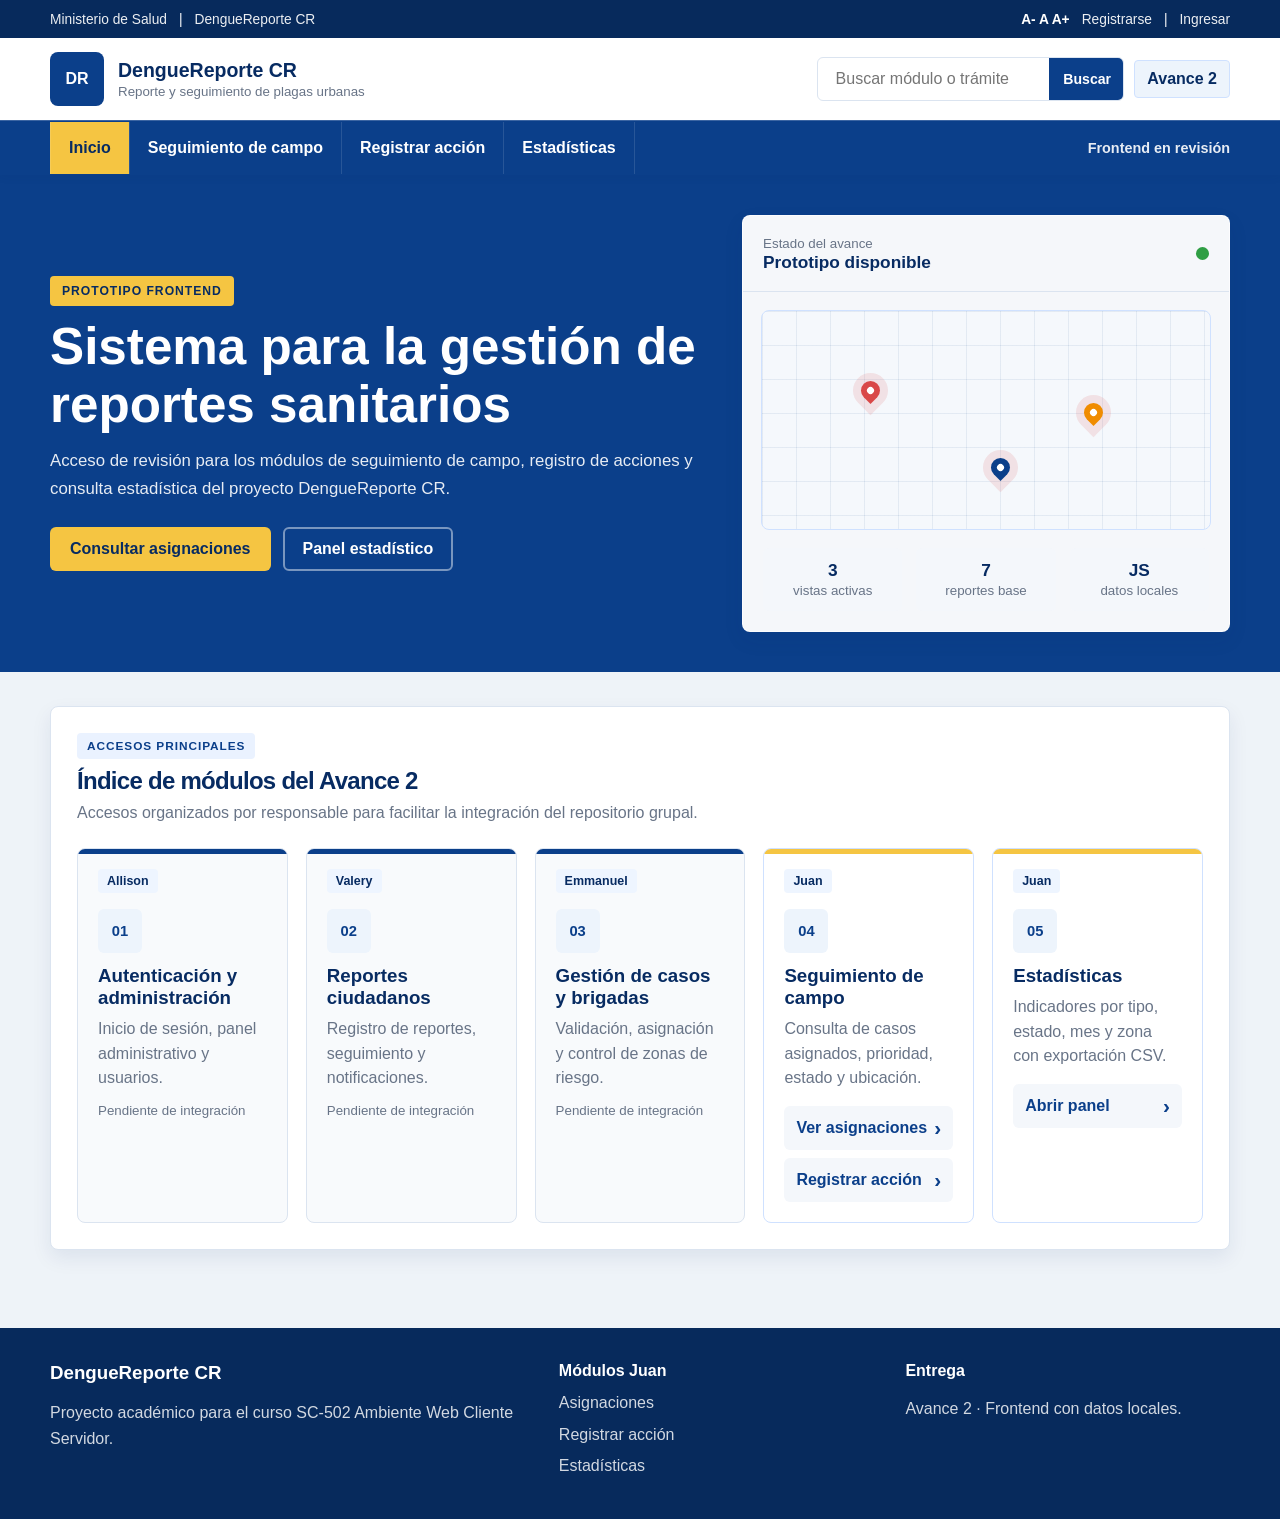
==== index.html @ 1ce05dd0 "Avance 2 Juan Solano - seguimiento de campo y estadisticas" ====
<!DOCTYPE html>
<html lang="es">
<head>
  <meta charset="UTF-8">
  <meta name="viewport" content="width=device-width, initial-scale=1.0">
  <title>DengueReporte CR | Avance 2</title>
  <link rel="stylesheet" href="css/style.css">
</head>
<body>
  <header class="site-header">
    <div class="gov-strip">
      <div class="container">
        <div class="gov-left">
          <a class="gov-link" href="#">Ministerio de Salud</a>
          <span>|</span>
          <a class="gov-link" href="#">DengueReporte CR</a>
        </div>
        <div class="gov-right">
          <span class="access-size">A- A A+</span>
          <a class="gov-link" href="#">Registrarse</a>
          <span>|</span>
          <a class="gov-link" href="#">Ingresar</a>
        </div>
      </div>
    </div>

    <div class="container main-header">
      <a class="brand" href="index.html">
        <span class="brand-mark">DR</span>
        <span class="brand-text">
          <strong>DengueReporte CR</strong>
          <small>Reporte y seguimiento de plagas urbanas</small>
        </span>
      </a>
      <div class="header-actions">
        <form class="search-box" onsubmit="return false">
          <input type="search" placeholder="Buscar módulo o trámite">
          <button type="submit">Buscar</button>
        </form>
        <span class="status-pill">Avance 2</span>
      </div>
    </div>

    <nav class="main-nav">
      <div class="container nav-inner">
        <div class="nav-links">
          <a class="active" href="index.html">Inicio</a>
          <a href="brigadista/asignaciones.html">Seguimiento de campo</a>
          <a href="brigadista/registrar-accion.html">Registrar acción</a>
          <a href="admin/estadisticas.html">Estadísticas</a>
        </div>
        <span class="nav-note">Frontend en revisión</span>
      </div>
    </nav>
  </header>

  <section class="hero hero-home">
    <div class="container hero-grid">
      <div class="hero-copy reveal">
        <span class="tag">Prototipo frontend</span>
        <h1>Sistema para la gestión de reportes sanitarios</h1>
        <p>Acceso de revisión para los módulos de seguimiento de campo, registro de acciones y consulta estadística del proyecto DengueReporte CR.</p>
        <div class="hero-actions">
          <a class="btn btn-glow" href="brigadista/asignaciones.html">Consultar asignaciones</a>
          <a class="btn ghost" href="admin/estadisticas.html">Panel estadístico</a>
        </div>
      </div>

      <aside class="hero-dashboard reveal delay-1" aria-label="Resumen del avance">
        <div class="pulse-card">
          <div>
            <small>Estado del avance</small>
            <strong>Prototipo disponible</strong>
          </div>
          <span class="live-dot"></span>
        </div>
        <div class="mini-map">
          <span class="pin p1"></span>
          <span class="pin p2"></span>
          <span class="pin p3"></span>
          <span class="scan-line"></span>
        </div>
        <div class="metric-row">
          <div><strong>3</strong><small>vistas activas</small></div>
          <div><strong>7</strong><small>reportes base</small></div>
          <div><strong>JS</strong><small>datos locales</small></div>
        </div>
      </aside>
    </div>
  </section>

  <main class="container section">
    <section class="card panel-card reveal delay-2">
      <div class="section-title compact-title">
        <div>
          <span class="eyebrow">Accesos principales</span>
          <h2>Índice de módulos del Avance 2</h2>
          <p>Accesos organizados por responsable para facilitar la integración del repositorio grupal.</p>
        </div>
      </div>

      <div class="module-grid module-grid-home">
        <article class="module-card locked">
          <span class="owner">Allison</span>
          <div class="module-icon">01</div>
          <h3>Autenticación y administración</h3>
          <p>Inicio de sesión, panel administrativo y usuarios.</p>
          <small>Pendiente de integración</small>
        </article>

        <article class="module-card locked">
          <span class="owner">Valery</span>
          <div class="module-icon">02</div>
          <h3>Reportes ciudadanos</h3>
          <p>Registro de reportes, seguimiento y notificaciones.</p>
          <small>Pendiente de integración</small>
        </article>

        <article class="module-card locked">
          <span class="owner">Emmanuel</span>
          <div class="module-icon">03</div>
          <h3>Gestión de casos y brigadas</h3>
          <p>Validación, asignación y control de zonas de riesgo.</p>
          <small>Pendiente de integración</small>
        </article>

        <article class="module-card active-card featured">
          <span class="owner">Juan</span>
          <div class="module-icon">04</div>
          <h3>Seguimiento de campo</h3>
          <p>Consulta de casos asignados, prioridad, estado y ubicación.</p>
          <div class="link-list">
            <a href="brigadista/asignaciones.html">Ver asignaciones</a>
            <a href="brigadista/registrar-accion.html">Registrar acción</a>
          </div>
        </article>

        <article class="module-card active-card featured">
          <span class="owner">Juan</span>
          <div class="module-icon">05</div>
          <h3>Estadísticas</h3>
          <p>Indicadores por tipo, estado, mes y zona con exportación CSV.</p>
          <div class="link-list">
            <a href="admin/estadisticas.html">Abrir panel</a>
          </div>
        </article>
      </div>
    </section>


  </main>

  <footer class="footer">
    <div class="container footer-grid">
      <div>
        <h3>DengueReporte CR</h3>
        <p>Proyecto académico para el curso SC-502 Ambiente Web Cliente Servidor.</p>
      </div>
      <div>
        <h4>Módulos Juan</h4>
        <a href="brigadista/asignaciones.html">Asignaciones</a>
        <a href="brigadista/registrar-accion.html">Registrar acción</a>
        <a href="admin/estadisticas.html">Estadísticas</a>
      </div>
      <div>
        <h4>Entrega</h4>
        <p>Avance 2 · Frontend con datos locales.</p>
      </div>
    </div>
  </footer>
</body>
</html>
---- css/style.css ----
:root {
  --azul: #0b3f8a;
  --azul-oscuro: #072b62;
  --azul-suave: #eaf2ff;
  --celeste: #00a6d6;
  --amarillo: #f5c542;
  --verde: #2f9e44;
  --rojo: #d94848;
  --naranja: #f08c00;
  --texto: #1f2937;
  --muted: #687487;
  --linea: #dbe4f0;
  --fondo: #f4f7fb;
  --blanco: #ffffff;
  --sombra: 0 18px 42px rgba(7, 43, 98, 0.13);
  --radio: 18px;
  font-family: Arial, Helvetica, sans-serif;
}

* { box-sizing: border-box; }

html { scroll-behavior: smooth; }

body {
  margin: 0;
  min-height: 100vh;
  color: var(--texto);
  background:
    radial-gradient(circle at top right, rgba(0, 166, 214, .12), transparent 320px),
    linear-gradient(180deg, #ffffff 0, var(--fondo) 360px, #eef3f9 100%);
}

a { color: inherit; text-decoration: none; }
button, input, select, textarea { font: inherit; }

.container {
  width: min(1180px, calc(100% - 32px));
  margin: 0 auto;
}

.app-bg, .bubble { display: none; }

.gov-strip {
  background: var(--azul-oscuro);
  color: #fff;
  font-size: .86rem;
}

.gov-strip .container {
  min-height: 38px;
  display: flex;
  align-items: center;
  justify-content: space-between;
  gap: 16px;
}

.gov-left, .gov-right {
  display: flex;
  align-items: center;
  flex-wrap: wrap;
  gap: 12px;
}

.gov-link { opacity: .92; }
.gov-link:hover { text-decoration: underline; }

.access-size {
  display: inline-flex;
  align-items: center;
  gap: 5px;
  font-weight: 700;
}

.site-header {
  background: #fff;
  box-shadow: 0 3px 18px rgba(11, 63, 138, .08);
  position: sticky;
  top: 0;
  z-index: 50;
}

.main-header {
  display: flex;
  align-items: center;
  justify-content: space-between;
  gap: 18px;
  padding: 18px 0;
}

.brand {
  display: flex;
  align-items: center;
  gap: 14px;
  min-width: 240px;
}

.brand-mark {
  width: 60px;
  height: 60px;
  display: grid;
  place-items: center;
  color: #fff;
  font-weight: 900;
  border-radius: 18px 18px 18px 4px;
  background: linear-gradient(145deg, var(--azul), var(--celeste));
  box-shadow: 0 12px 22px rgba(11, 63, 138, .22);
}

.brand-text strong {
  display: block;
  color: var(--azul-oscuro);
  font-size: 1.35rem;
  letter-spacing: -.03em;
}

.brand-text small {
  display: block;
  color: var(--muted);
  margin-top: 2px;
}

.header-actions {
  display: flex;
  align-items: center;
  gap: 10px;
  flex-wrap: wrap;
  justify-content: flex-end;
}

.search-box {
  min-width: 260px;
  display: flex;
  align-items: center;
  background: #f1f5fb;
  border: 1px solid var(--linea);
  border-radius: 999px;
  overflow: hidden;
}

.search-box input {
  width: 100%;
  border: 0;
  outline: 0;
  background: transparent;
  padding: 11px 12px 11px 18px;
  color: var(--texto);
}

.search-box button {
  width: 44px;
  height: 42px;
  border: 0;
  color: #fff;
  background: var(--azul);
  cursor: pointer;
}

.status-pill, .tag, .eyebrow, .owner, .map-chip {
  display: inline-flex;
  align-items: center;
  gap: 7px;
  width: fit-content;
  border-radius: 999px;
  font-weight: 800;
}

.status-pill {
  padding: 10px 14px;
  color: var(--azul-oscuro);
  background: var(--azul-suave);
  border: 1px solid #cfe1ff;
}

.main-nav {
  background: var(--azul);
  border-top: 1px solid rgba(255,255,255,.2);
}

.nav-inner {
  min-height: 54px;
  display: flex;
  align-items: center;
  justify-content: space-between;
  gap: 18px;
}

.nav-links {
  display: flex;
  align-items: stretch;
  flex-wrap: wrap;
  gap: 0;
}

.nav-links a {
  color: #fff;
  padding: 17px 18px;
  font-weight: 700;
  border-left: 1px solid rgba(255,255,255,.12);
  transition: .18s ease;
}

.nav-links a:last-child { border-right: 1px solid rgba(255,255,255,.12); }

.nav-links a:hover, .nav-links a.active {
  background: var(--amarillo);
  color: var(--azul-oscuro);
}

.nav-note {
  color: rgba(255,255,255,.9);
  font-weight: 700;
  font-size: .9rem;
}

.topbar { display: none; }

.section { padding: 34px 0 52px; }
.page-shell { padding-top: 34px; }

.hero, .page-hero {
  position: relative;
  overflow: hidden;
  color: #fff;
  border-radius: 0 0 34px 34px;
  background:
    linear-gradient(100deg, rgba(7, 43, 98, .98), rgba(11, 63, 138, .92)),
    radial-gradient(circle at 92% 18%, rgba(245, 197, 66, .42), transparent 270px);
}

.hero::after, .page-hero::after {
  content: "";
  position: absolute;
  right: -80px;
  bottom: -120px;
  width: 320px;
  height: 320px;
  border-radius: 50%;
  border: 42px solid rgba(255,255,255,.08);
}

.hero-home { padding: 48px 0; }

.hero-grid {
  position: relative;
  z-index: 1;
  display: grid;
  grid-template-columns: minmax(0, 1.15fr) minmax(320px, .85fr);
  gap: 32px;
  align-items: center;
}

.page-hero {
  margin-bottom: 28px;
  padding: 36px 34px;
  display: flex;
  align-items: center;
  justify-content: space-between;
  gap: 20px;
}

.hero-copy h1, .page-hero h1 {
  margin: 12px 0 14px;
  max-width: 760px;
  line-height: 1.03;
  font-size: clamp(2.1rem, 4.8vw, 4.1rem);
  letter-spacing: -.05em;
}

.hero-copy p, .page-hero p {
  max-width: 680px;
  margin: 0;
  color: rgba(255,255,255,.88);
  line-height: 1.65;
  font-size: 1.05rem;
}

.tag {
  padding: 8px 12px;
  color: var(--azul-oscuro);
  background: var(--amarillo);
  text-transform: uppercase;
  font-size: .76rem;
  letter-spacing: .08em;
}

.hero-actions, .actions-row, .form-actions {
  display: flex;
  align-items: center;
  flex-wrap: wrap;
  gap: 12px;
  margin-top: 24px;
}

.btn {
  display: inline-flex;
  align-items: center;
  justify-content: center;
  gap: 8px;
  min-height: 44px;
  padding: 11px 18px;
  border-radius: 10px;
  border: 2px solid transparent;
  background: var(--azul);
  color: #fff;
  font-weight: 800;
  cursor: pointer;
  transition: .18s ease;
  box-shadow: 0 10px 22px rgba(11, 63, 138, .17);
}

.btn:hover {
  transform: translateY(-2px);
  box-shadow: 0 16px 30px rgba(11, 63, 138, .25);
}

.btn-glow {
  background: var(--amarillo);
  color: var(--azul-oscuro);
}

.btn.secondary {
  background: #fff;
  color: var(--azul);
  border-color: #cfe1ff;
}

.btn.ghost {
  background: transparent;
  color: #fff;
  border-color: rgba(255,255,255,.45);
  box-shadow: none;
}

.hero-dashboard, .institution-card {
  background: rgba(255,255,255,.96);
  color: var(--texto);
  border-radius: var(--radio);
  box-shadow: var(--sombra);
  border: 1px solid rgba(255,255,255,.7);
  overflow: hidden;
}

.institution-card { padding: 22px; }

.pulse-card, .metric-row {
  display: flex;
  align-items: center;
  justify-content: space-between;
  gap: 14px;
}

.pulse-card {
  padding: 18px 20px;
  border-bottom: 1px solid var(--linea);
}

.pulse-card small, .metric-row small { color: var(--muted); }
.pulse-card strong, .metric-row strong { display: block; color: var(--azul-oscuro); font-size: 1.2rem; }

.live-dot {
  width: 13px;
  height: 13px;
  border-radius: 50%;
  background: var(--verde);
  box-shadow: 0 0 0 8px rgba(47, 158, 68, .15);
}

.mini-map {
  position: relative;
  height: 220px;
  margin: 18px;
  border-radius: 16px;
  overflow: hidden;
  background:
    linear-gradient(90deg, rgba(11,63,138,.1) 1px, transparent 1px),
    linear-gradient(rgba(11,63,138,.1) 1px, transparent 1px),
    linear-gradient(135deg, #d9edff, #f8fbff);
  background-size: 32px 32px, 32px 32px, cover;
  border: 1px solid #cfe1ff;
}

.scan-line {
  position: absolute;
  inset: 0;
  background: linear-gradient(180deg, transparent, rgba(0,166,214,.16), transparent);
  animation: scan 4s linear infinite;
}

@keyframes scan {
  0% { transform: translateY(-100%); }
  100% { transform: translateY(100%); }
}

.pin {
  position: absolute;
  width: 19px;
  height: 19px;
  border-radius: 50% 50% 50% 0;
  background: var(--rojo);
  transform: rotate(-45deg);
  box-shadow: 0 0 0 8px rgba(217,72,72,.13);
}

.pin::after {
  content: "";
  position: absolute;
  width: 7px;
  height: 7px;
  border-radius: 50%;
  background: #fff;
  top: 6px;
  left: 6px;
}

.p1 { left: 22%; top: 32%; }
.p2 { right: 24%; top: 42%; background: var(--naranja); }
.p3 { left: 51%; bottom: 24%; background: var(--azul); }

.metric-row {
  padding: 0 20px 20px;
}

.metric-row div {
  flex: 1;
  padding: 12px;
  text-align: center;
  background: #f4f7fb;
  border-radius: 14px;
}

.card {
  background: #fff;
  border-radius: var(--radio);
  border: 1px solid var(--linea);
  box-shadow: var(--sombra);
}

.panel-card { padding: 28px; }

.section-title {
  display: flex;
  align-items: end;
  justify-content: space-between;
  gap: 16px;
  margin-bottom: 22px;
}

.compact-title h2, .section-title h2, .map-head h2 {
  margin: 8px 0 6px;
  color: var(--azul-oscuro);
  letter-spacing: -.03em;
}

.section-title p, .compact-title p { margin: 0; color: var(--muted); line-height: 1.55; }

.eyebrow {
  padding: 6px 10px;
  color: var(--azul);
  background: var(--azul-suave);
  font-size: .74rem;
  letter-spacing: .08em;
  text-transform: uppercase;
}

.service-grid, .module-grid, .stats-grid, .chart-grid, .timeline-grid, .info-grid {
  display: grid;
  gap: 18px;
}

.module-grid, .service-grid { grid-template-columns: repeat(4, minmax(0, 1fr)); }
.module-grid-home { grid-template-columns: repeat(5, minmax(0, 1fr)); }
.info-grid { grid-template-columns: repeat(3, minmax(0, 1fr)); margin-top: 22px; }
.stats-grid { grid-template-columns: repeat(4, minmax(0, 1fr)); margin-bottom: 22px; }
.chart-grid { grid-template-columns: repeat(3, minmax(0, 1fr)); }
.timeline-grid { grid-template-columns: repeat(3, minmax(0, 1fr)); }

.module-card, .service-card, .stat-card, .timeline-card, .info-card {
  position: relative;
  overflow: hidden;
  padding: 20px;
  border-radius: 16px;
  background: #fff;
  border: 1px solid var(--linea);
  transition: .18s ease;
}

.module-card::before, .service-card::before, .stat-card::before, .info-card::before {
  content: "";
  position: absolute;
  left: 0;
  top: 0;
  width: 100%;
  height: 5px;
  background: var(--azul);
}

.module-card:hover, .service-card:hover, .stat-card:hover, .timeline-card:hover, .info-card:hover {
  transform: translateY(-4px);
  box-shadow: 0 16px 30px rgba(11, 63, 138, .14);
}

.module-card.locked { opacity: .74; background: #f8fafd; }
.module-card.active-card::before, .service-card.active-card::before { background: var(--amarillo); }
.module-card.featured { border-color: #f5d98a; background: linear-gradient(180deg, #fff, #fffaf0); }

.owner {
  padding: 5px 9px;
  color: var(--azul-oscuro);
  background: #eef5ff;
  font-size: .78rem;
}

.module-icon, .service-icon, .stat-icon {
  width: 50px;
  height: 50px;
  display: grid;
  place-items: center;
  border-radius: 14px;
  background: var(--azul-suave);
  color: var(--azul);
  font-size: 1.35rem;
  margin: 16px 0 12px;
}

.module-card h3, .service-card h3, .info-card h3, .timeline-card h3 {
  margin: 0 0 8px;
  color: var(--azul-oscuro);
}

.module-card p, .service-card p, .info-card p, .timeline-card p {
  margin: 0;
  color: var(--muted);
  line-height: 1.55;
}

.module-card small { display: block; color: var(--muted); margin-top: 12px; }

.link-list {
  display: grid;
  gap: 8px;
  margin-top: 15px;
}

.link-list a {
  display: flex;
  align-items: center;
  justify-content: space-between;
  padding: 10px 12px;
  color: var(--azul);
  background: #f1f6ff;
  border-radius: 10px;
  font-weight: 800;
}

.link-list a::after { content: "›"; font-size: 1.3rem; }

.tool-strip {
  display: flex;
  align-items: end;
  justify-content: space-between;
  gap: 20px;
  margin-bottom: 20px;
}

.filters { display: flex; flex-wrap: wrap; gap: 12px; }
.filters-inline { justify-content: flex-end; }

.field {
  display: grid;
  gap: 7px;
}

.field label {
  color: var(--azul-oscuro);
  font-weight: 800;
  font-size: .92rem;
}

.field input, .field select, .field textarea {
  width: 100%;
  border: 1px solid #cfd9e8;
  border-radius: 12px;
  background: #fff;
  color: var(--texto);
  padding: 12px 13px;
  outline: none;
}

.field input:focus, .field select:focus, .field textarea:focus {
  border-color: var(--azul);
  box-shadow: 0 0 0 4px rgba(11, 63, 138, .1);
}

.field textarea {
  min-height: 132px;
  resize: vertical;
}

.compact-field { min-width: 180px; }

.dashboard-grid {
  display: grid;
  grid-template-columns: minmax(0, 1.25fr) minmax(320px, .75fr);
  gap: 22px;
  align-items: start;
}

.dashboard-grid-wide { grid-template-columns: minmax(0, 1.3fr) minmax(360px, .7fr); }

.table-wrap {
  overflow: auto;
  border: 1px solid var(--linea);
  border-radius: 16px;
  background: #fff;
}

table {
  width: 100%;
  border-collapse: collapse;
  min-width: 760px;
}

thead th {
  text-align: left;
  padding: 15px 14px;
  background: var(--azul-oscuro);
  color: #fff;
  font-size: .9rem;
}

tbody td {
  padding: 14px;
  border-bottom: 1px solid var(--linea);
  vertical-align: top;
  color: #364152;
}

tbody tr {
  cursor: pointer;
  transition: .15s ease;
}

tbody tr:hover, tbody tr.selected {
  background: #f1f6ff;
}

.smart-table .btn { min-height: 36px; padding: 8px 12px; box-shadow: none; }

.badge {
  display: inline-flex;
  align-items: center;
  padding: 6px 9px;
  border-radius: 999px;
  font-size: .78rem;
  font-weight: 900;
  color: var(--azul-oscuro);
  background: #eaf2ff;
}

.badge.alta, .badge.pendiente { background: #ffe3e3; color: #9b1c1c; }
.badge.media, .badge.asignado { background: #fff3bf; color: #7c4a00; }
.badge.baja, .badge.resuelto { background: #d3f9d8; color: #17602c; }
.badge.en-atencion { background: #d0ebff; color: #0b4f7a; }
.badge.rechazado { background: #e9ecef; color: #495057; }

.map-card, .detail-card, .case-preview, .chart-card, .insight-card {
  background: #fff;
  border: 1px solid var(--linea);
  border-radius: 18px;
  box-shadow: 0 12px 28px rgba(11, 63, 138, .08);
}

.map-card { padding: 18px; }
.sticky-card { position: sticky; top: 150px; }

.map-head {
  display: flex;
  align-items: start;
  justify-content: space-between;
  gap: 14px;
  margin-bottom: 14px;
}

.map-chip {
  padding: 6px 10px;
  color: #17602c;
  background: #d3f9d8;
  font-size: .76rem;
}

#mapaCaso {
  min-height: 310px;
  border-radius: 16px;
  border: 1px solid var(--linea);
  overflow: hidden;
  background: #e9f3ff;
}

.detail-card { padding: 18px; margin-top: 14px; }
.detail-card h3 { margin: 0 0 8px; color: var(--azul-oscuro); }
.detail-card p { margin: 0 0 14px; color: var(--muted); line-height: 1.55; }

.detail-list {
  display: grid;
  grid-template-columns: repeat(2, minmax(0, 1fr));
  gap: 12px;
}

.detail-list div {
  padding: 12px;
  border-radius: 12px;
  background: #f6f9fd;
  border: 1px solid #e3ebf6;
}

.detail-list strong { color: var(--azul-oscuro); }

.case-route {
  margin-top: 15px;
  display: grid;
  gap: 8px;
}

.route-item {
  display: flex;
  align-items: center;
  gap: 10px;
  color: var(--muted);
}

.route-item span {
  width: 24px;
  height: 24px;
  display: grid;
  place-items: center;
  border-radius: 50%;
  background: var(--azul);
  color: #fff;
  font-size: .8rem;
  font-weight: 900;
}

.stat-card {
  display: grid;
  gap: 7px;
  min-height: 130px;
}

.stat-card small { color: var(--muted); font-weight: 700; }
.stat-card strong { color: var(--azul-oscuro); font-size: 2rem; letter-spacing: -.05em; }

.form-layout {
  display: grid;
  grid-template-columns: minmax(0, 1.1fr) minmax(320px, .9fr);
  gap: 22px;
  align-items: start;
}

.action-form {
  display: grid;
  gap: 20px;
}

.step-strip {
  display: flex;
  flex-wrap: wrap;
  gap: 10px;
  padding: 12px;
  background: #f4f7fb;
  border: 1px solid var(--linea);
  border-radius: 14px;
}

.step {
  display: inline-flex;
  align-items: center;
  gap: 8px;
  padding: 8px 11px;
  color: var(--muted);
  border-radius: 999px;
  background: #fff;
  font-weight: 800;
}

.step b {
  width: 24px;
  height: 24px;
  display: grid;
  place-items: center;
  border-radius: 50%;
  background: #dbe4f0;
  color: var(--azul-oscuro);
}

.step.active {
  color: var(--azul-oscuro);
  background: #fff8dd;
}

.step.active b { background: var(--amarillo); }

.form-grid {
  display: grid;
  grid-template-columns: repeat(2, minmax(0, 1fr));
  gap: 16px;
}

.field.full { grid-column: 1 / -1; }

.upload-zone {
  padding: 18px;
  border: 2px dashed #b8c8dd;
  border-radius: 16px;
  background: #f8fbff;
}

.upload-zone small { color: var(--muted); }

.alert {
  display: none;
  padding: 13px 15px;
  border-radius: 12px;
  font-weight: 700;
}

.alert.show { display: block; }
.alert.ok { background: #d3f9d8; color: #17602c; border: 1px solid #8ce99a; }
.alert.error { background: #ffe3e3; color: #9b1c1c; border: 1px solid #ffc9c9; }

.case-preview { padding: 22px; margin-top: 0; }

.timeline-card {
  border-left: 5px solid var(--azul);
}

.timeline-card span {
  display: inline-block;
  margin-bottom: 10px;
  color: var(--muted);
  font-weight: 800;
}

.timeline-card small { display: block; color: var(--muted); margin-top: 12px; }

.empty-state {
  padding: 20px;
  border-radius: 14px;
  background: #f4f7fb;
  border: 1px dashed #b8c8dd;
  color: var(--muted);
  text-align: center;
}

.insight-grid {
  display: grid;
  grid-template-columns: minmax(0, .85fr) minmax(0, 1.15fr);
  gap: 18px;
  margin-top: 22px;
}

.insight-card { padding: 20px; }
.insight-card h3 { margin: 0 0 6px; color: var(--azul-oscuro); }
.insight-card p { margin: 0; color: var(--muted); line-height: 1.55; }

.ranking-list { display: grid; gap: 12px; }

.ranking-item div:first-child {
  display: flex;
  justify-content: space-between;
  gap: 12px;
  margin-bottom: 6px;
  font-weight: 800;
  color: var(--azul-oscuro);
}

.ranking-bar {
  height: 10px;
  border-radius: 999px;
  background: #e9eef6;
  overflow: hidden;
}

.ranking-bar span {
  display: block;
  height: 100%;
  border-radius: inherit;
  background: linear-gradient(90deg, var(--azul), var(--celeste));
}

.chart-card {
  padding: 18px;
  height: 360px;
}

.chart-card canvas { width: 100% !important; height: 100% !important; }

.footer {
  margin-top: 34px;
  background: var(--azul-oscuro);
  color: #fff;
}

.footer-grid {
  display: grid;
  grid-template-columns: 1.2fr .8fr .8fr;
  gap: 22px;
  padding: 34px 0;
}

.footer h3, .footer h4 { margin: 0 0 10px; }
.footer p, .footer a { color: rgba(255,255,255,.82); line-height: 1.6; }
.footer a { display: block; margin: 6px 0; }
.footer a:hover { color: var(--amarillo); }

.reveal { animation: rise .5s ease both; }
.delay-1 { animation-delay: .06s; }
.delay-2 { animation-delay: .12s; }

@keyframes rise {
  from { opacity: 0; transform: translateY(12px); }
  to { opacity: 1; transform: translateY(0); }
}

@media (max-width: 1020px) {
  .hero-grid, .dashboard-grid, .dashboard-grid-wide, .form-layout, .insight-grid { grid-template-columns: 1fr; }
  .module-grid, .module-grid-home, .service-grid, .stats-grid, .chart-grid, .timeline-grid, .info-grid { grid-template-columns: repeat(2, minmax(0, 1fr)); }
  .sticky-card { position: static; }
  .page-hero { align-items: flex-start; flex-direction: column; }
}

@media (max-width: 720px) {
  .container { width: min(100% - 22px, 1180px); }
  .gov-strip .container, .main-header, .nav-inner { align-items: flex-start; flex-direction: column; }
  .search-box { min-width: 100%; width: 100%; }
  .nav-links { width: 100%; }
  .nav-links a { flex: 1 1 50%; text-align: center; padding: 14px 10px; }
  .hero, .page-hero { border-radius: 0 0 22px 22px; }
  .hero-home { padding: 34px 0; }
  .page-hero { padding: 26px 20px; }
  .hero-copy h1, .page-hero h1 { font-size: clamp(2rem, 12vw, 3.1rem); }
  .module-grid, .module-grid-home, .service-grid, .stats-grid, .chart-grid, .timeline-grid, .info-grid { grid-template-columns: 1fr; }
  .panel-card { padding: 20px; }
  .tool-strip { align-items: stretch; flex-direction: column; }
  .filters-inline { justify-content: stretch; }
  .compact-field { width: 100%; }
  .form-grid, .detail-list { grid-template-columns: 1fr; }
  .footer-grid { grid-template-columns: 1fr; }
}

body {
  background: #eef3f8;
}

.site-header {
  box-shadow: 0 2px 8px rgba(7, 43, 98, .08);
}

.gov-strip {
  background: #072a5c;
}

.main-header {
  padding: 14px 0;
}

.brand-mark {
  width: 54px;
  height: 54px;
  border-radius: 8px;
  background: #0b3f8a;
  box-shadow: none;
  font-size: 1rem;
}

.brand-text strong {
  font-size: 1.22rem;
  letter-spacing: 0;
}

.search-box {
  border-radius: 6px;
  background: #ffffff;
}

.search-box button {
  width: auto;
  min-width: 74px;
  padding: 0 14px;
  font-size: .88rem;
  font-weight: 700;
}

.status-pill, .tag, .eyebrow, .owner, .map-chip {
  border-radius: 4px;
}

.status-pill {
  padding: 9px 12px;
  background: #edf4fc;
}

.nav-links a {
  font-weight: 700;
}

.hero, .page-hero {
  border-radius: 0;
  background: #0b3f8a;
}

.hero::after, .page-hero::after {
  display: none;
}

.hero-home {
  padding: 40px 0;
}

.hero-copy h1, .page-hero h1 {
  max-width: 780px;
  font-size: clamp(2rem, 4vw, 3.2rem);
  line-height: 1.12;
  letter-spacing: 0;
}

.hero-copy p, .page-hero p {
  color: rgba(255,255,255,.9);
}

.btn {
  border-radius: 6px;
  box-shadow: none;
}

.btn:hover {
  transform: none;
  box-shadow: none;
  filter: brightness(.97);
}

.btn-glow {
  background: #f5c542;
}

.hero-dashboard, .institution-card, .card, .map-card, .detail-card, .case-preview, .chart-card, .insight-card {
  border-radius: 8px;
  box-shadow: 0 8px 20px rgba(7, 43, 98, .08);
}

.pulse-card strong, .metric-row strong {
  font-size: 1.08rem;
}

.live-dot {
  background: #2f9e44;
  box-shadow: none;
}

.mini-map {
  border-radius: 8px;
  background:
    linear-gradient(90deg, rgba(11,63,138,.08) 1px, transparent 1px),
    linear-gradient(rgba(11,63,138,.08) 1px, transparent 1px),
    #f5f8fc;
  background-size: 34px 34px, 34px 34px, cover;
}

.scan-line {
  display: none;
}

.metric-row div {
  border-radius: 6px;
}

.panel-card {
  padding: 26px;
}

.module-card, .service-card, .stat-card, .timeline-card, .info-card {
  border-radius: 8px;
}

.module-card:hover, .service-card:hover, .stat-card:hover, .timeline-card:hover, .info-card:hover {
  transform: none;
  box-shadow: 0 8px 18px rgba(11, 63, 138, .1);
}

.module-card.locked {
  opacity: 1;
  background: #f8fafc;
}

.module-card.featured {
  border-color: #cfe1ff;
  background: #ffffff;
}

.module-icon, .service-icon, .stat-icon {
  width: 44px;
  height: 44px;
  border-radius: 6px;
  background: #edf4fc;
  font-size: .92rem;
  font-weight: 800;
}

.link-list a {
  border-radius: 6px;
  background: #f4f7fb;
}

.field input, .field select, .field textarea, .upload-zone, .table-wrap, #mapaCaso {
  border-radius: 6px;
}

thead th {
  background: #072a5c;
}

.badge {
  border-radius: 4px;
}

.footer {
  margin-top: 26px;
  background: #072a5c;
}

.reveal {
  animation: none;
}
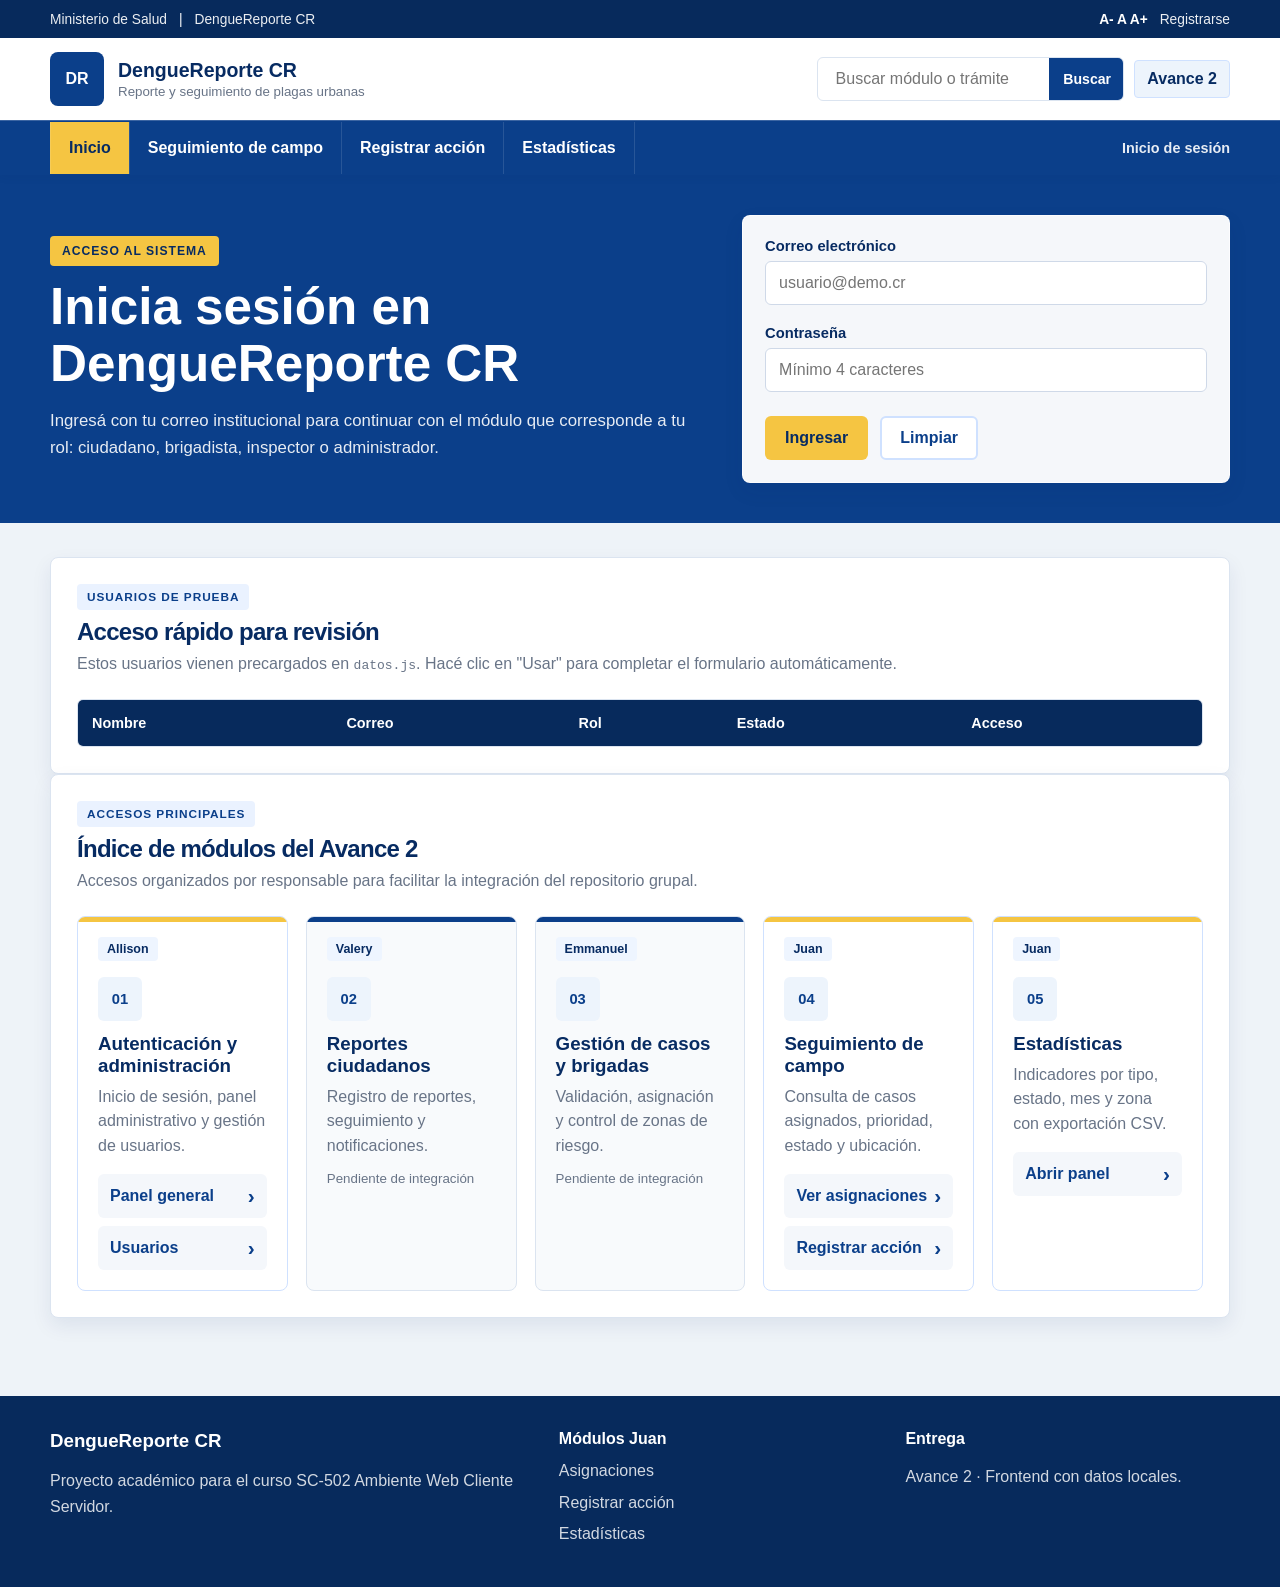
==== commit f96058e6: "Cambios index" ====
--- a/index.html
+++ b/index.html
@@ -3,7 +3,7 @@
 <head>
   <meta charset="UTF-8">
   <meta name="viewport" content="width=device-width, initial-scale=1.0">
-  <title>DengueReporte CR | Avance 2</title>
+  <title>Iniciar sesión | DengueReporte CR</title>
   <link rel="stylesheet" href="css/style.css">
 </head>
 <body>
@@ -18,8 +18,6 @@
         <div class="gov-right">
           <span class="access-size">A- A A+</span>
           <a class="gov-link" href="#">Registrarse</a>
-          <span>|</span>
-          <a class="gov-link" href="#">Ingresar</a>
         </div>
       </div>
     </div>
@@ -49,7 +47,7 @@
           <a href="brigadista/registrar-accion.html">Registrar acción</a>
           <a href="admin/estadisticas.html">Estadísticas</a>
         </div>
-        <span class="nav-note">Frontend en revisión</span>
+        <span class="nav-note">Inicio de sesión</span>
       </div>
     </nav>
   </header>
@@ -57,39 +55,59 @@
   <section class="hero hero-home">
     <div class="container hero-grid">
       <div class="hero-copy reveal">
-        <span class="tag">Prototipo frontend</span>
-        <h1>Sistema para la gestión de reportes sanitarios</h1>
-        <p>Acceso de revisión para los módulos de seguimiento de campo, registro de acciones y consulta estadística del proyecto DengueReporte CR.</p>
-        <div class="hero-actions">
-          <a class="btn btn-glow" href="brigadista/asignaciones.html">Consultar asignaciones</a>
-          <a class="btn ghost" href="admin/estadisticas.html">Panel estadístico</a>
-        </div>
+        <span class="tag">Acceso al sistema</span>
+        <h1>Inicia sesión en DengueReporte CR</h1>
+        <p>Ingresá con tu correo institucional para continuar con el módulo que corresponde a tu rol: ciudadano, brigadista, inspector o administrador.</p>
       </div>
 
-      <aside class="hero-dashboard reveal delay-1" aria-label="Resumen del avance">
-        <div class="pulse-card">
-          <div>
-            <small>Estado del avance</small>
-            <strong>Prototipo disponible</strong>
+      <aside class="hero-dashboard reveal delay-1" aria-label="Formulario de inicio de sesión">
+        <form id="formLogin" novalidate class="action-form" style="padding: 22px;">
+          <div class="field">
+            <label for="loginEmail">Correo electrónico</label>
+            <input type="email" id="loginEmail" placeholder="usuario@demo.cr" autocomplete="username">
           </div>
-          <span class="live-dot"></span>
-        </div>
-        <div class="mini-map">
-          <span class="pin p1"></span>
-          <span class="pin p2"></span>
-          <span class="pin p3"></span>
-          <span class="scan-line"></span>
-        </div>
-        <div class="metric-row">
-          <div><strong>3</strong><small>vistas activas</small></div>
-          <div><strong>7</strong><small>reportes base</small></div>
-          <div><strong>JS</strong><small>datos locales</small></div>
-        </div>
+          <div class="field">
+            <label for="loginPassword">Contraseña</label>
+            <input type="password" id="loginPassword" placeholder="Mínimo 4 caracteres" autocomplete="current-password">
+          </div>
+
+          <div id="mensajeLogin" class="alert"></div>
+
+          <div class="actions-row form-actions" style="margin-top: 4px;">
+            <button class="btn btn-glow" type="submit">Ingresar</button>
+            <button class="btn secondary" type="reset">Limpiar</button>
+          </div>
+        </form>
       </aside>
     </div>
   </section>
 
   <main class="container section">
+    <section class="card panel-card reveal delay-2">
+      <div class="section-title compact-title">
+        <div>
+          <span class="eyebrow">Usuarios de prueba</span>
+          <h2>Acceso rápido para revisión</h2>
+          <p>Estos usuarios vienen precargados en <code>datos.js</code>. Hacé clic en "Usar" para completar el formulario automáticamente.</p>
+        </div>
+      </div>
+
+      <div class="table-wrap smart-table">
+        <table id="tablaUsuariosPrueba">
+          <thead>
+            <tr>
+              <th>Nombre</th>
+              <th>Correo</th>
+              <th>Rol</th>
+              <th>Estado</th>
+              <th>Acceso</th>
+            </tr>
+          </thead>
+          <tbody></tbody>
+        </table>
+      </div>
+    </section>
+
     <section class="card panel-card reveal delay-2">
       <div class="section-title compact-title">
         <div>
@@ -100,12 +118,15 @@
       </div>
 
       <div class="module-grid module-grid-home">
-        <article class="module-card locked">
+        <article class="module-card active-card featured">
           <span class="owner">Allison</span>
           <div class="module-icon">01</div>
           <h3>Autenticación y administración</h3>
-          <p>Inicio de sesión, panel administrativo y usuarios.</p>
-          <small>Pendiente de integración</small>
+          <p>Inicio de sesión, panel administrativo y gestión de usuarios.</p>
+          <div class="link-list">
+            <a href="admin/dashboard.html">Panel general</a>
+            <a href="admin/usuarios.html">Usuarios</a>
+          </div>
         </article>
 
         <article class="module-card locked">
@@ -168,5 +189,8 @@
       </div>
     </div>
   </footer>
+
+  <script src="js/datos.js"></script>
+  <script src="js/login.js"></script>
 </body>
-</html>
+</html>
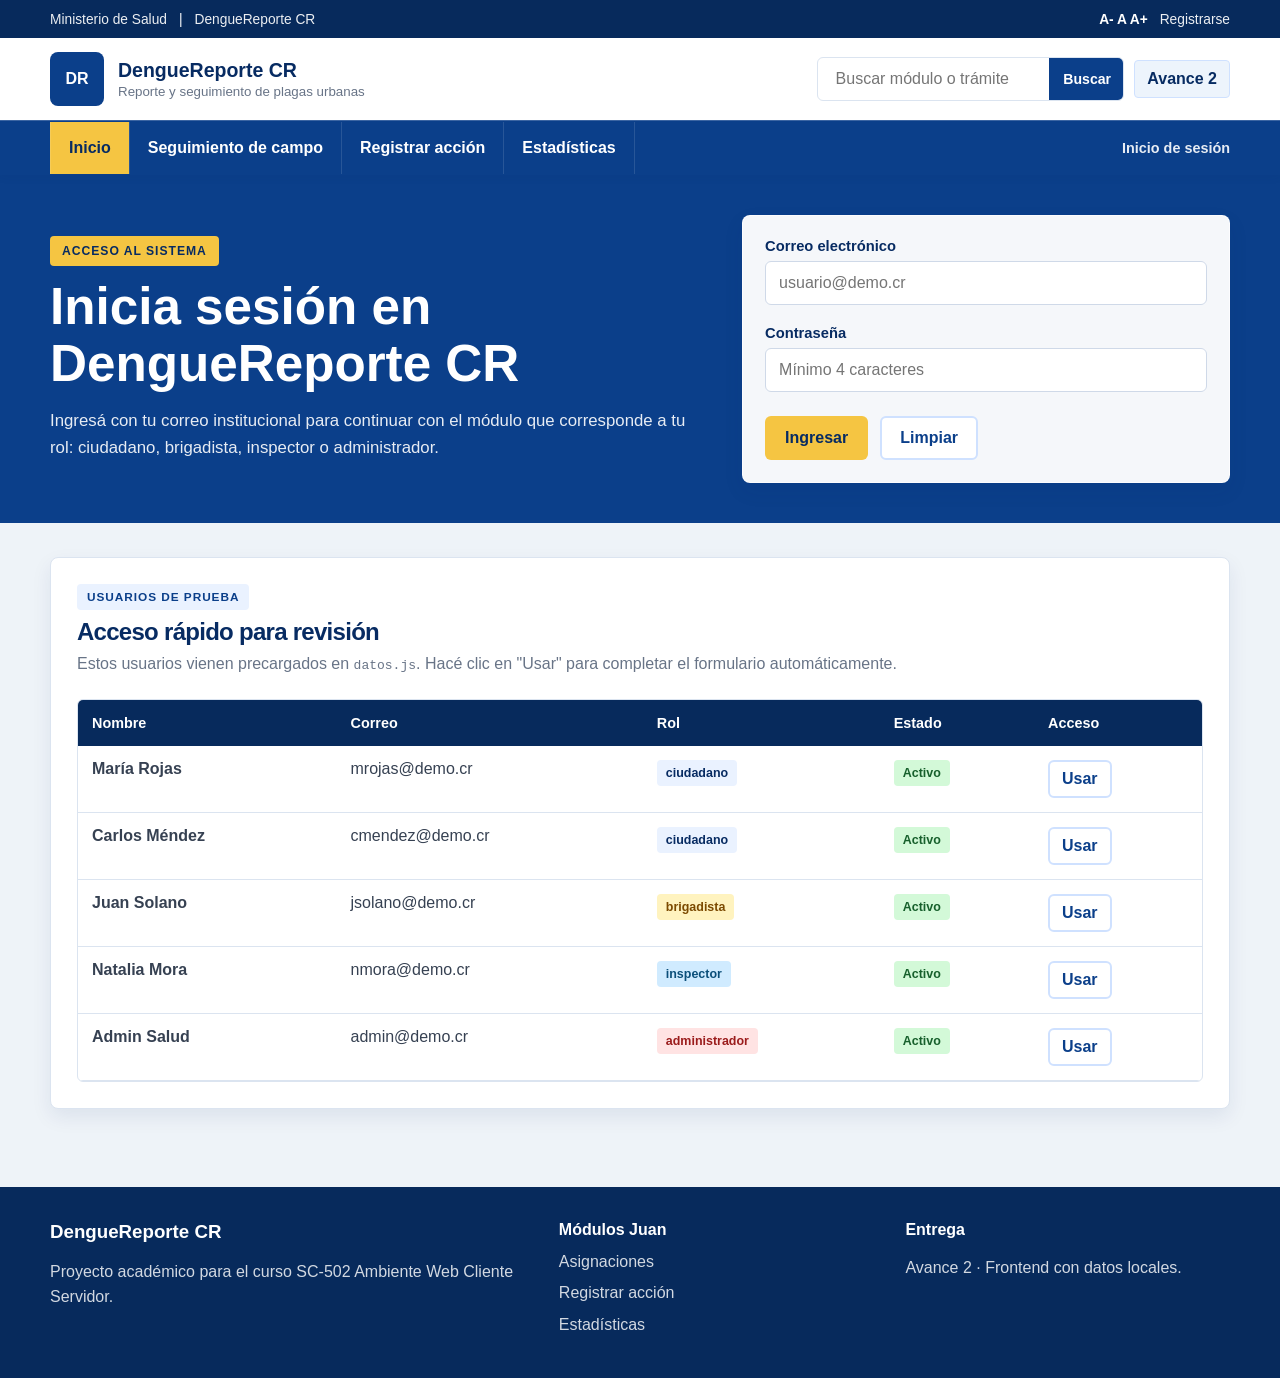
==== commit 3b5cc1e7: "cambios codigo por errores en consola" ====
--- a/index.html
+++ b/index.html
@@ -108,65 +108,7 @@
       </div>
     </section>
 
-    <section class="card panel-card reveal delay-2">
-      <div class="section-title compact-title">
-        <div>
-          <span class="eyebrow">Accesos principales</span>
-          <h2>Índice de módulos del Avance 2</h2>
-          <p>Accesos organizados por responsable para facilitar la integración del repositorio grupal.</p>
-        </div>
-      </div>
-
-      <div class="module-grid module-grid-home">
-        <article class="module-card active-card featured">
-          <span class="owner">Allison</span>
-          <div class="module-icon">01</div>
-          <h3>Autenticación y administración</h3>
-          <p>Inicio de sesión, panel administrativo y gestión de usuarios.</p>
-          <div class="link-list">
-            <a href="admin/dashboard.html">Panel general</a>
-            <a href="admin/usuarios.html">Usuarios</a>
-          </div>
-        </article>
-
-        <article class="module-card locked">
-          <span class="owner">Valery</span>
-          <div class="module-icon">02</div>
-          <h3>Reportes ciudadanos</h3>
-          <p>Registro de reportes, seguimiento y notificaciones.</p>
-          <small>Pendiente de integración</small>
-        </article>
-
-        <article class="module-card locked">
-          <span class="owner">Emmanuel</span>
-          <div class="module-icon">03</div>
-          <h3>Gestión de casos y brigadas</h3>
-          <p>Validación, asignación y control de zonas de riesgo.</p>
-          <small>Pendiente de integración</small>
-        </article>
-
-        <article class="module-card active-card featured">
-          <span class="owner">Juan</span>
-          <div class="module-icon">04</div>
-          <h3>Seguimiento de campo</h3>
-          <p>Consulta de casos asignados, prioridad, estado y ubicación.</p>
-          <div class="link-list">
-            <a href="brigadista/asignaciones.html">Ver asignaciones</a>
-            <a href="brigadista/registrar-accion.html">Registrar acción</a>
-          </div>
-        </article>
-
-        <article class="module-card active-card featured">
-          <span class="owner">Juan</span>
-          <div class="module-icon">05</div>
-          <h3>Estadísticas</h3>
-          <p>Indicadores por tipo, estado, mes y zona con exportación CSV.</p>
-          <div class="link-list">
-            <a href="admin/estadisticas.html">Abrir panel</a>
-          </div>
-        </article>
-      </div>
-    </section>
+    
 
 
   </main>
--- a/css/style.css
+++ b/css/style.css
@@ -663,6 +663,13 @@
 .badge.en-atencion { background: #d0ebff; color: #0b4f7a; }
 .badge.rechazado { background: #e9ecef; color: #495057; }
 
+/* Badges de usuarios y roles (módulo de Allison) */
+.badge.activo { background: #d3f9d8; color: #17602c; }
+.badge.inactivo { background: #e9ecef; color: #495057; }
+.badge.brigadista { background: #fff3bf; color: #7c4a00; }
+.badge.inspector { background: #d0ebff; color: #0b4f7a; }
+.badge.administrador { background: #ffe3e3; color: #9b1c1c; }
+
 .map-card, .detail-card, .case-preview, .chart-card, .insight-card {
   background: #fff;
   border: 1px solid var(--linea);
@@ -1130,3 +1137,60 @@
 .reveal {
   animation: none;
 }
+
+/* Notificaciones (módulo de Valery) */
+.notif-list {
+  display: grid;
+  gap: 14px;
+}
+
+.notif-card {
+  padding: 18px 20px;
+  background: #fff;
+  border: 1px solid var(--linea);
+  border-left: 5px solid var(--linea);
+  border-radius: 14px;
+  transition: .18s ease;
+}
+
+.notif-card.unread {
+  border-left-color: var(--azul);
+  background: var(--azul-suave);
+}
+
+.notif-card.read {
+  opacity: .78;
+}
+
+.notif-head {
+  display: flex;
+  align-items: center;
+  justify-content: space-between;
+  gap: 12px;
+  margin-bottom: 8px;
+}
+
+.notif-fecha {
+  color: var(--muted);
+  font-size: .84rem;
+  font-weight: 700;
+}
+
+.notif-card p {
+  margin: 0 0 8px;
+  color: var(--texto);
+  line-height: 1.5;
+}
+
+.notif-card small {
+  color: var(--muted);
+}
+
+/* Mapa de nuevo reporte (módulo de Valery) */
+#mapaNuevoReporte {
+  min-height: 310px;
+  border-radius: 16px;
+  border: 1px solid var(--linea);
+  overflow: hidden;
+  background: #e9f3ff;
+}
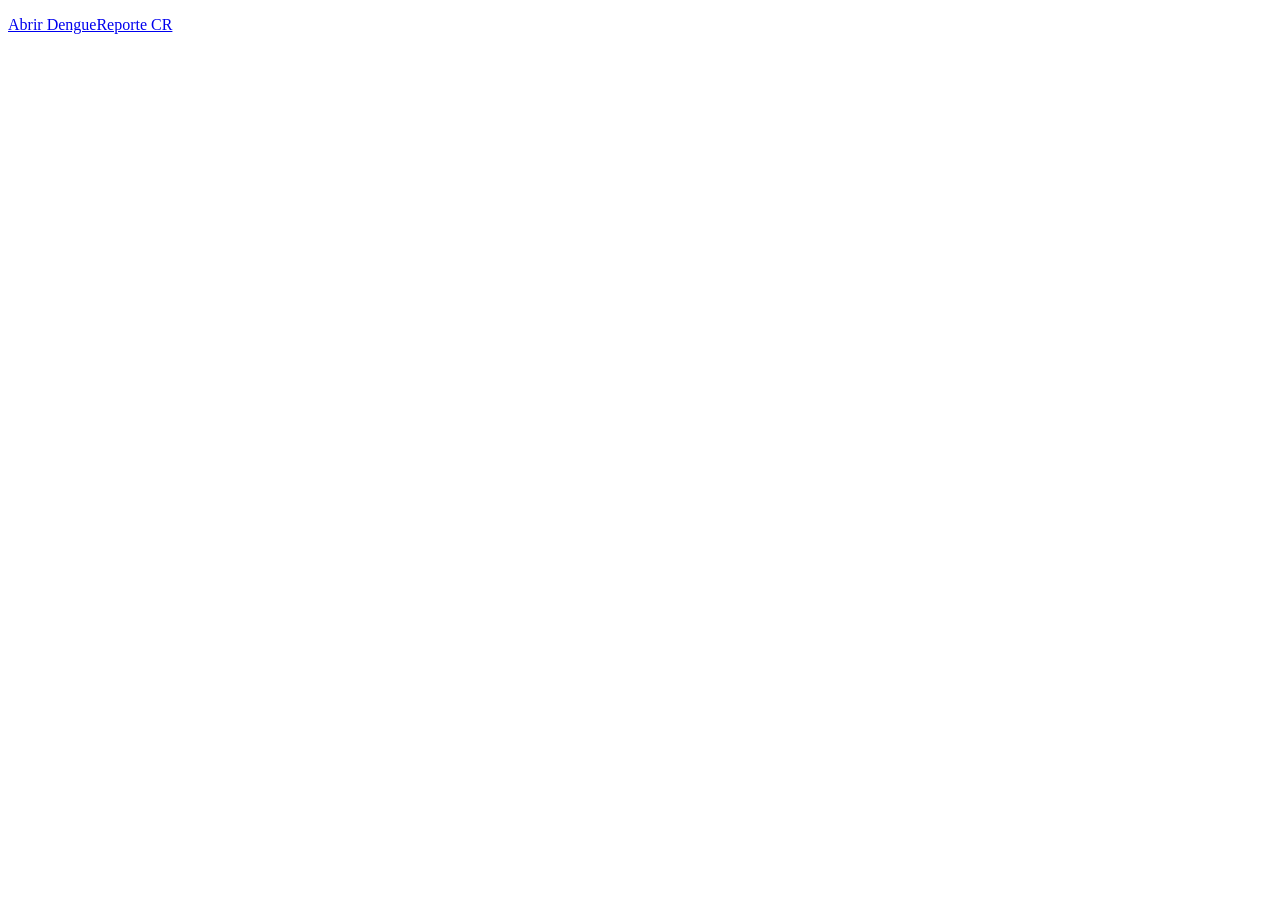
==== commit 6fdd6fb0: "cambios en la estructura MVC, seguimiento de campo, estadísticas y docker" ====
--- a/index.html
+++ b/index.html
@@ -1,138 +1,12 @@
-<!DOCTYPE html>
+<!doctype html>
 <html lang="es">
 <head>
-  <meta charset="UTF-8">
-  <meta name="viewport" content="width=device-width, initial-scale=1.0">
-  <title>Iniciar sesión | DengueReporte CR</title>
-  <link rel="stylesheet" href="css/style.css">
+  <meta charset="utf-8">
+  <meta name="viewport" content="width=device-width,initial-scale=1">
+  <title>DengueReporte CR</title>
+  <meta http-equiv="refresh" content="0; url=public/index.php">
 </head>
 <body>
-  <header class="site-header">
-    <div class="gov-strip">
-      <div class="container">
-        <div class="gov-left">
-          <a class="gov-link" href="#">Ministerio de Salud</a>
-          <span>|</span>
-          <a class="gov-link" href="#">DengueReporte CR</a>
-        </div>
-        <div class="gov-right">
-          <span class="access-size">A- A A+</span>
-          <a class="gov-link" href="#">Registrarse</a>
-        </div>
-      </div>
-    </div>
-
-    <div class="container main-header">
-      <a class="brand" href="index.html">
-        <span class="brand-mark">DR</span>
-        <span class="brand-text">
-          <strong>DengueReporte CR</strong>
-          <small>Reporte y seguimiento de plagas urbanas</small>
-        </span>
-      </a>
-      <div class="header-actions">
-        <form class="search-box" onsubmit="return false">
-          <input type="search" placeholder="Buscar módulo o trámite">
-          <button type="submit">Buscar</button>
-        </form>
-        <span class="status-pill">Avance 2</span>
-      </div>
-    </div>
-
-    <nav class="main-nav">
-      <div class="container nav-inner">
-        <div class="nav-links">
-          <a class="active" href="index.html">Inicio</a>
-          <a href="brigadista/asignaciones.html">Seguimiento de campo</a>
-          <a href="brigadista/registrar-accion.html">Registrar acción</a>
-          <a href="admin/estadisticas.html">Estadísticas</a>
-        </div>
-        <span class="nav-note">Inicio de sesión</span>
-      </div>
-    </nav>
-  </header>
-
-  <section class="hero hero-home">
-    <div class="container hero-grid">
-      <div class="hero-copy reveal">
-        <span class="tag">Acceso al sistema</span>
-        <h1>Inicia sesión en DengueReporte CR</h1>
-        <p>Ingresá con tu correo institucional para continuar con el módulo que corresponde a tu rol: ciudadano, brigadista, inspector o administrador.</p>
-      </div>
-
-      <aside class="hero-dashboard reveal delay-1" aria-label="Formulario de inicio de sesión">
-        <form id="formLogin" novalidate class="action-form" style="padding: 22px;">
-          <div class="field">
-            <label for="loginEmail">Correo electrónico</label>
-            <input type="email" id="loginEmail" placeholder="usuario@demo.cr" autocomplete="username">
-          </div>
-          <div class="field">
-            <label for="loginPassword">Contraseña</label>
-            <input type="password" id="loginPassword" placeholder="Mínimo 4 caracteres" autocomplete="current-password">
-          </div>
-
-          <div id="mensajeLogin" class="alert"></div>
-
-          <div class="actions-row form-actions" style="margin-top: 4px;">
-            <button class="btn btn-glow" type="submit">Ingresar</button>
-            <button class="btn secondary" type="reset">Limpiar</button>
-          </div>
-        </form>
-      </aside>
-    </div>
-  </section>
-
-  <main class="container section">
-    <section class="card panel-card reveal delay-2">
-      <div class="section-title compact-title">
-        <div>
-          <span class="eyebrow">Usuarios de prueba</span>
-          <h2>Acceso rápido para revisión</h2>
-          <p>Estos usuarios vienen precargados en <code>datos.js</code>. Hacé clic en "Usar" para completar el formulario automáticamente.</p>
-        </div>
-      </div>
-
-      <div class="table-wrap smart-table">
-        <table id="tablaUsuariosPrueba">
-          <thead>
-            <tr>
-              <th>Nombre</th>
-              <th>Correo</th>
-              <th>Rol</th>
-              <th>Estado</th>
-              <th>Acceso</th>
-            </tr>
-          </thead>
-          <tbody></tbody>
-        </table>
-      </div>
-    </section>
-
-    
-
-
-  </main>
-
-  <footer class="footer">
-    <div class="container footer-grid">
-      <div>
-        <h3>DengueReporte CR</h3>
-        <p>Proyecto académico para el curso SC-502 Ambiente Web Cliente Servidor.</p>
-      </div>
-      <div>
-        <h4>Módulos Juan</h4>
-        <a href="brigadista/asignaciones.html">Asignaciones</a>
-        <a href="brigadista/registrar-accion.html">Registrar acción</a>
-        <a href="admin/estadisticas.html">Estadísticas</a>
-      </div>
-      <div>
-        <h4>Entrega</h4>
-        <p>Avance 2 · Frontend con datos locales.</p>
-      </div>
-    </div>
-  </footer>
-
-  <script src="js/datos.js"></script>
-  <script src="js/login.js"></script>
+  <p><a href="public/index.php">Abrir DengueReporte CR</a></p>
 </body>
-</html>+</html>
